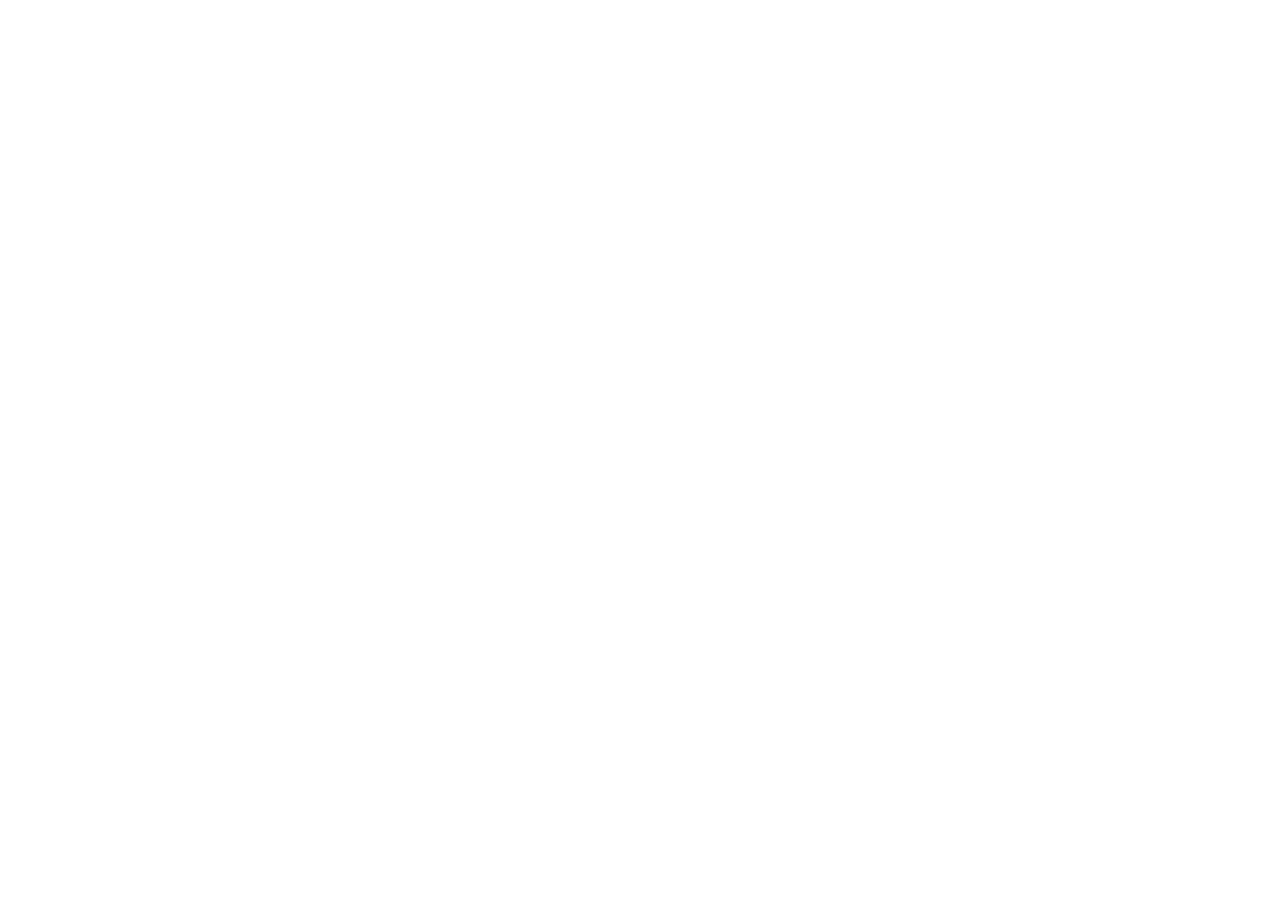
==== index.html @ 038a3f45 "Se agrega proyecto Bootstrap" ====
<!DOCTYPE html>
<html lang="en">
<head>
    <meta charset="UTF-8">
    <meta http-equiv="X-UA-Compatible" content="IE=edge">
    <meta name="viewport" content="width=device-width, initial-scale=1.0">
    <link rel="stylesheet" href="css/bootstrap.css">
    <title>Bootstrap</title>
</head>
<body>
    
</body>
</html>
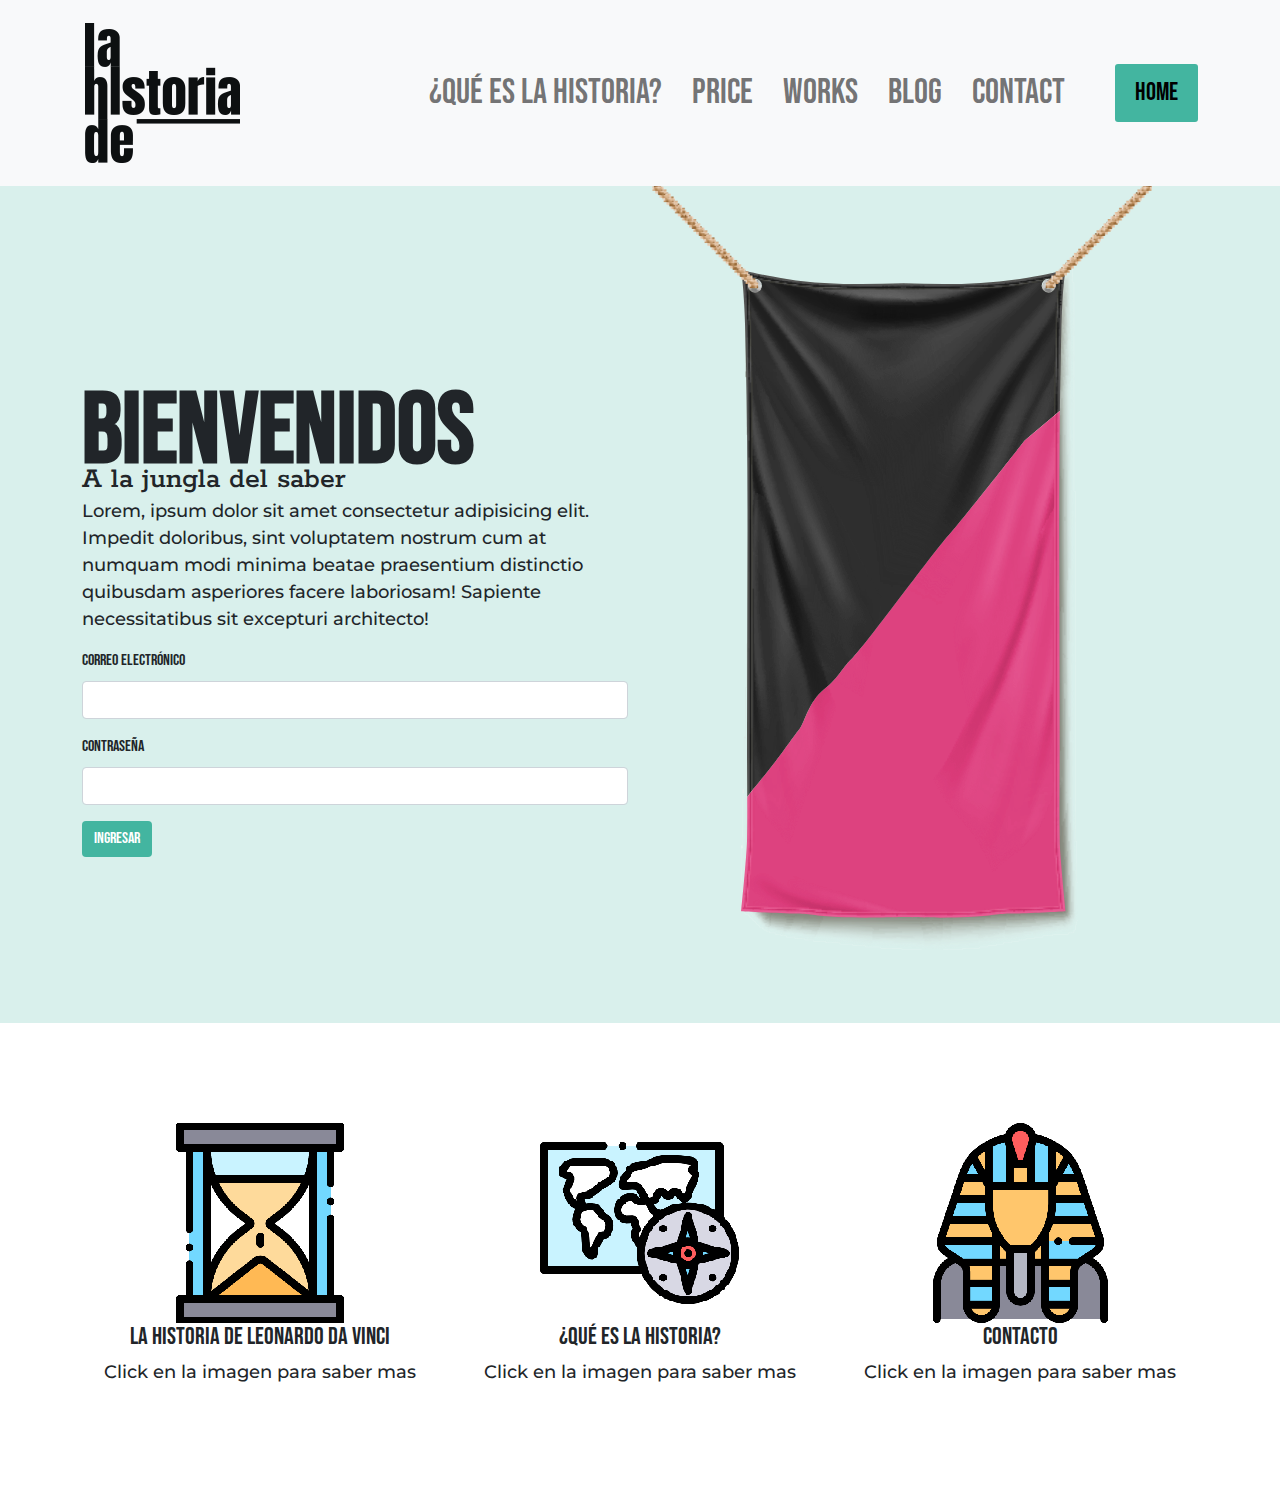
==== commit 6ac58377: "actualización del proyecto final" ====
--- a/index.html
+++ b/index.html
@@ -4,10 +4,117 @@
     <meta charset="UTF-8">
     <meta http-equiv="X-UA-Compatible" content="IE=edge">
     <meta name="viewport" content="width=device-width, initial-scale=1.0">
+    
+    
     <link rel="stylesheet" href="css/bootstrap.css">
+    <link rel="stylesheet" href="css/stylecomplementario.css">
+    <link rel="preconnect" href="https://fonts.googleapis.com">
+    <link rel="preconnect" href="https://fonts.gstatic.com" crossorigin>
+    <link href="https://fonts.googleapis.com/css2?family=Bebas+Neue&family=Montserrat&family=Rokkitt&display=swap" rel="stylesheet">
     <title>Bootstrap</title>
 </head>
 <body>
-    
+    <!-- Acá comienza el NavBar-->
+
+    <nav class="navbar navbar-expand-lg navbar-light bg-light">
+        <div class="container">
+          <a class="navbar-brand" href="#"><img src="img/logoweb.png" alt="La Historia de"></a>
+          <button class="navbar-toggler" type="button" data-bs-toggle="collapse" data-bs-target="#navbarNav" aria-controls="navbarNav" aria-expanded="false" aria-label="Toggle navigation">
+            <span class="navbar-toggler-icon"></span>
+          </button>
+          <div class="collapse navbar-collapse" id="navbarNav">
+            <ul class="navbar-nav ms-auto">
+              
+              <li class="nav-item">
+                <a class="nav-link"  href="queeslahistoria.html">¿Qué es la Historia?</a>
+              </li>
+              <li class="nav-item">
+                <a class="nav-link" href="#">Price</a>
+              </li>
+              <li class="nav-item">
+                <a class="nav-link" href="#">Works</a>
+              </li>
+              <li class="nav-item">
+                <a class="nav-link" href="#">Blog</a>
+              </li>
+               
+              <li class="nav-item">
+                <a class="nav-link" href="#">Contact</a>
+              </li>     
+              
+            </ul>
+            <a href="index.html" class="main-btn">Home</a>
+          </div>
+        </div>
+      </nav>
+
+    <!-- Acá finaliza el NavBar-->
+    <!-- Acá comienza la seccion principal-->
+        <section class="hero d-flex align-items-center">
+            <div class="container">
+                <div class="row align-items-center">
+                    <div class="col">
+                        <span></span>
+                        <h1>Bienvenidos</h1>
+                        <h2>A la jungla del saber</h2>
+                        <p>Lorem, ipsum dolor sit amet consectetur adipisicing elit. 
+                            Impedit doloribus, sint voluptatem nostrum cum at numquam 
+                            modi minima beatae praesentium distinctio quibusdam 
+                            asperiores facere laboriosam! Sapiente necessitatibus sit 
+                            excepturi architecto!
+                        </p>
+                        <!--formularios de email y contraseña importados de Bootstrap-->
+                        <form>
+                            <div class="mb-3">
+                              <label for="exampleInputEmail1" class="form-label">Correo electrónico</label>
+                              <input type="email" class="form-control" id="exampleInputEmail1" aria-describedby="emailHelp">
+                              
+                            </div>
+                            <div class="mb-3">
+                              <label for="exampleInputPassword1" class="form-label">Contraseña</label>
+                              <input type="password" class="form-control" id="exampleInputPassword1">
+                            </div>
+                            
+                            <button type="submit" class="btn btn-primary btn-ingresar">Ingresar</button>
+                          </form>   
+                    </div>
+                    <div class="col">
+                        <img src="img/banderamain1.svg" width="500px " alt="">
+                    </div>
+                </div>
+            </div>
+        </section>
+    <!-- Acá finaliza la seccion principal-->
+    <!-- Acá comienza la sección de links-->
+        <section class="about">
+            <div class="container">
+                <div class="row">
+                    <div class="col">
+                        <div class="about-box">
+                            <a href="lahistoriadeleo.html"><img src="img/icon1.png" alt=""></a>
+                            <h4>La Historia de Leonardo Da Vinci</h4>
+                            <p>Click en la imagen para saber mas</p>
+                        </div>    
+                    </div>
+                    <div class="col">
+                        <div class="about-box">
+                            <a href="queeslahistoria.html"><img src="img/icon2.png" alt=""></a>
+                            <h4>¿Qué es la Historia?</h4>
+                            <p>Click en la imagen para saber mas</p>
+                            
+                        </div>    
+                    </div>
+                    <div class="col">
+                        <div class="about-box">
+                            <a href="contacto.html"><img src="img/icon3.png" alt=""></a>
+                            <h4>Contacto</h4>
+                            <p>Click en la imagen para saber mas</p>
+                            
+                        </div>    
+                    </div>
+                </div>
+            </div>
+        </section>
+    <!-- Acá finaliza la sección de links-->
 </body>
 </html>--- a/css/stylecomplementario.css
+++ b/css/stylecomplementario.css
@@ -0,0 +1,113 @@
+/*
+---->Estilado del NavBar<-----
+*/
+
+body{
+    font-family: 'Bebas Neue', cursive;
+}
+
+/*
+---->Tipografías<-----
+*/
+
+h1 {
+    font-size: 100px;
+    line-height: 60px;
+    font-weight: 600;
+    margin: 0;
+    padding-top: 50px;
+
+}
+
+h2   {
+    font-size: 30px;
+    font-family: 'Rokkitt', serif;
+    margin: 0;
+    padding: 0;
+
+}
+p {
+    font-size: 18px;
+    font-family: 'Montserrat', sans-serif;
+    font-weight: 500;
+    
+}
+
+
+.navbar .nav-item {
+    margin: 0 !important;
+    padding: 0 !important;
+    
+}
+/*
+---->Fondo, texto, y anomaciones del NavBar<-----
+*/
+.navbar .nav-item .nav-link {
+
+    font-size: 35px;
+    margin: 0 15px;
+    padding: 0;
+    transition: all .5s ease-in-out;
+    
+}
+
+.navbar .nav-item .nav-link:hover {
+    color: #43b5a0;
+}
+
+.navbar .main-btn {
+
+    background-color: #43b5a0;
+    text-decoration: none;
+    color: black;
+    font-size: 25px;
+    padding: 10px 20px;
+    border-radius: 3px;
+    margin-left: 35px;
+
+
+}
+
+.navbar .main-btn:hover {
+
+    background-color: white;
+    transition: all .9s ease-in-out;
+    
+
+
+}
+
+
+/*
+---->Estilado de la seccion principal<-----
+*/
+
+.hero {
+    
+    background-color: rgba(67, 181, 160, 0.2);
+}
+
+/*
+---->Estilado del botón de iniciado de sesión<-----
+*/
+
+.btn-ingresar {
+    background-color: #43b5a0;
+    border: 0;
+
+}
+
+.btn-ingresar:hover {
+    background-color: black;
+    transition: all .5s ease-in-out;
+}
+
+/*Acá comienza la sección de links*/
+
+.about{
+    padding: 100px 0px;
+}
+
+.about .about-box {
+    text-align: center;
+}
